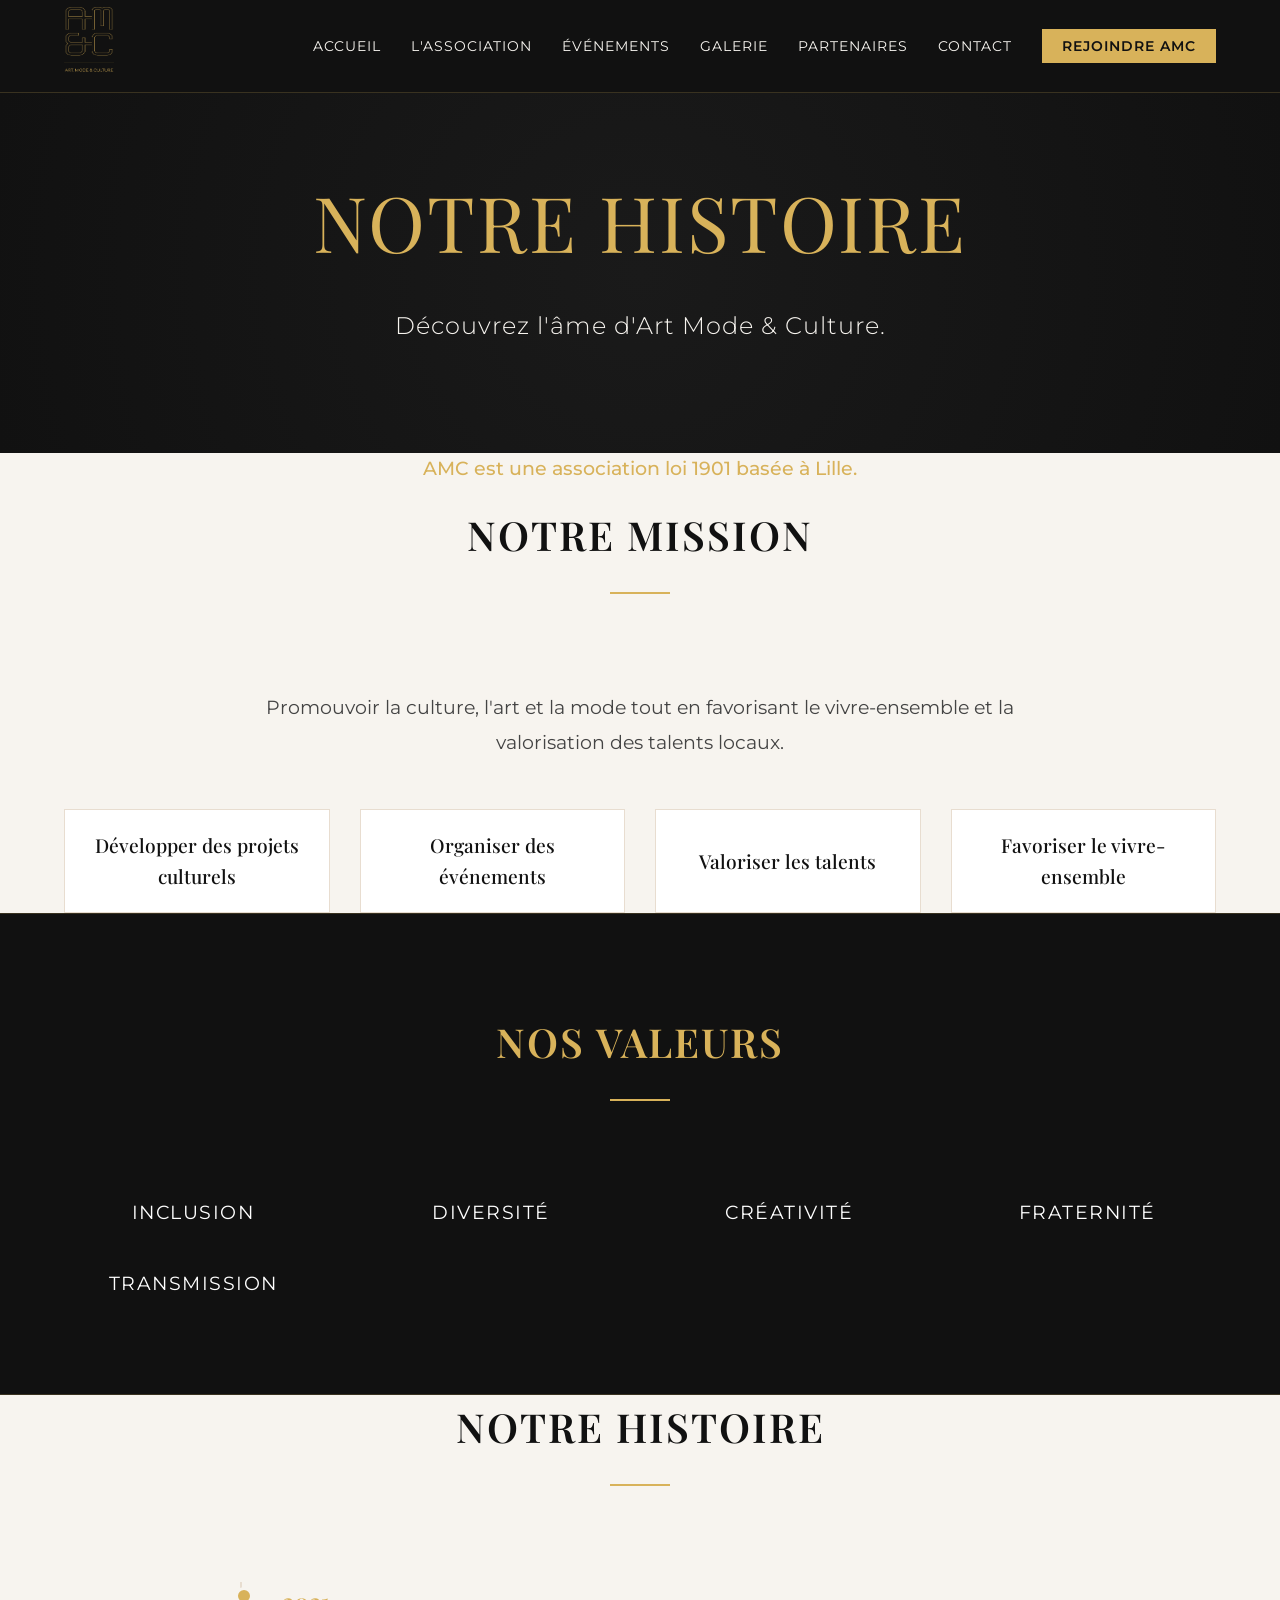
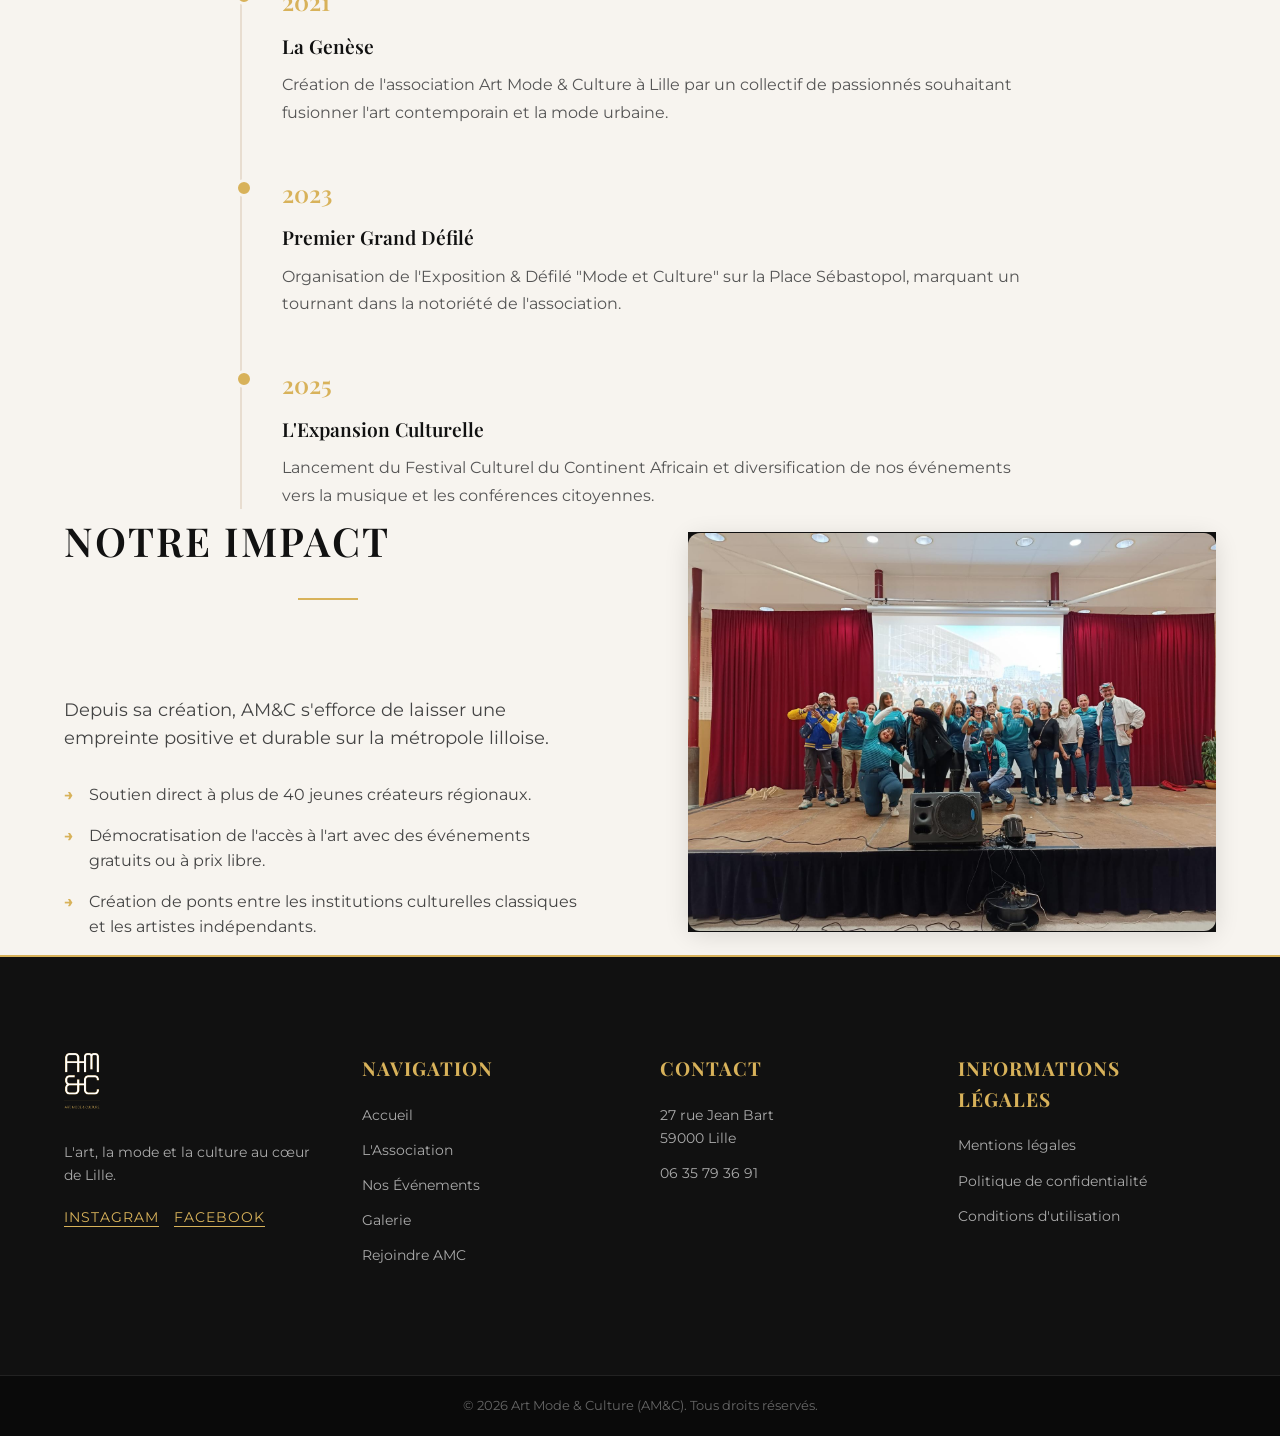
==== association.html @ f005bfc4 "Ajout des pages associations, contact, galerie. Modification de la page index.html, style.css, et ma" ====
<!DOCTYPE html>
<html lang="en">
<head>
    <meta charset="UTF-8">
    <meta name="viewport" content="width=device-width, initial-scale=1.0">
    <title>Art Mode & Culture (AM&C) | Lille</title>
    
    <meta name="description" content="Association culturelle premium à Lille : Art, Mode et Expositions.">
    
    <link rel="preconnect" href="https://fonts.googleapis.com">
    <link rel="preconnect" href="https://fonts.gstatic.com" crossorigin>
    <link href="https://fonts.googleapis.com/css2?family=Montserrat:wght@300;400;500&family=Playfair+Display:wght@400;600&display=swap" rel="stylesheet">
    
    <link rel="stylesheet" href="assets/css/style.css">
</head>
<body>
    <header class="main-header">
        <nav class="navbar">
            <div class="logo">
                <a href="index.html">
                    <img src="assets\images\logos\Logo 1 Contouré.png" alt="Logo AM&C">
                </a>
            </div>
            
            <div class="menu-burger" id="mobile-menu">
                <span class="bar"></span>
                <span class="bar"></span>
                <span class="bar"></span>
            </div>
            <ul class="nav-links">
                <li><a href="index.html">Accueil</a></li>
                <li><a href="association.html">L'Association</a></li>
                <li><a href="evenements.html">Événements</a></li>
                <li><a href="galerie.html">Galerie</a></li>
                <li><a href="partenaires.html">Partenaires</a></li>
                <li><a href="contact.html">Contact</a></li>
                <li><a href="rejoindre.html" class="btn-nav">Rejoindre AMC</a></li>
            </ul>
        </nav>
    </header>
    <main>
        <section class="hero-minimalist" style="min-height: 40vh;">
    <div class="hero-content">
        <h1 class="hero-title">Notre Histoire</h1>
        <p class="hero-subtitle">Découvrez l'âme d'Art Mode & Culture.</p>
    </div>
</section>

<section class="section-padding bg-white">
    <div class="container text-center">
        <p style="font-size: 1.2rem; font-weight: 500; color: var(--couleur-or); margin-bottom: 20px;">
            AMC est une association loi 1901 basée à Lille.
        </p>
        <h2 class="section-title">Notre Mission</h2>
        <p class="presentation-text" style="margin-bottom: 50px;">
            Promouvoir la culture, l'art et la mode tout en favorisant le vivre-ensemble et la valorisation des talents locaux.
        </p>
        
        <div class="univers-grid">
            <div class="univers-card" style="min-height: auto; padding: 20px;">
                <h3>Développer des projets culturels</h3>
            </div>
            <div class="univers-card" style="min-height: auto; padding: 20px;">
                <h3>Organiser des événements</h3>
            </div>
            <div class="univers-card" style="min-height: auto; padding: 20px;">
                <h3>Valoriser les talents</h3>
            </div>
            <div class="univers-card" style="min-height: auto; padding: 20px;">
                <h3>Favoriser le vivre-ensemble</h3>
            </div>
        </div>
    </div>
</section>

<section class="stats-section"> <div class="container text-center">
        <h2 class="section-title" style="color: var(--couleur-or);">Nos Valeurs</h2>
        
        <div class="stats-grid">
            <div class="stat-item">
                <span class="stat-label" style="font-size: 1.2rem; color: var(--couleur-blanc);">Inclusion</span>
            </div>
            <div class="stat-item">
                <span class="stat-label" style="font-size: 1.2rem; color: var(--couleur-blanc);">Diversité</span>
            </div>
            <div class="stat-item">
                <span class="stat-label" style="font-size: 1.2rem; color: var(--couleur-blanc);">Créativité</span>
            </div>
            <div class="stat-item">
                <span class="stat-label" style="font-size: 1.2rem; color: var(--couleur-blanc);">Fraternité</span>
            </div>
            <div class="stat-item">
                <span class="stat-label" style="font-size: 1.2rem; color: var(--couleur-blanc);">Transmission</span>
            </div>
        </div>
    </div>
</section>
<section class="section-padding bg-blanc-casse">
    <div class="container">
        <h2 class="section-title">Notre Histoire</h2>
        
        <div class="history-timeline">
            <div class="timeline-block">
                <div class="timeline-year">2021</div>
                <div class="timeline-content-box">
                    <h3>La Genèse</h3>
                    <p>Création de l'association Art Mode & Culture à Lille par un collectif de passionnés souhaitant fusionner l'art contemporain et la mode urbaine.</p>
                </div>
            </div>
            
            <div class="timeline-block">
                <div class="timeline-year">2023</div>
                <div class="timeline-content-box">
                    <h3>Premier Grand Défilé</h3>
                    <p>Organisation de l'Exposition & Défilé "Mode et Culture" sur la Place Sébastopol, marquant un tournant dans la notoriété de l'association.</p>
                </div>
            </div>
            
            <div class="timeline-block">
                <div class="timeline-year">2025</div>
                <div class="timeline-content-box">
                    <h3>L'Expansion Culturelle</h3>
                    <p>Lancement du Festival Culturel du Continent Africain et diversification de nos événements vers la musique et les conférences citoyennes.</p>
                </div>
            </div>
        </div>
    </div>
</section>

<section class="section-padding bg-white">
    <div class="container">
        <div class="impact-grid">
            <div class="impact-text">
                <h2 class="section-title" style="text-align: left;">Notre Impact</h2>
                <p style="margin-bottom: 20px; font-size: 1.1rem; color: #444;">
                    Depuis sa création, AM&C s'efforce de laisser une empreinte positive et durable sur la métropole lilloise.
                </p>
                <ul class="impact-list">
                    <li>Soutien direct à plus de 40 jeunes créateurs régionaux.</li>
                    <li>Démocratisation de l'accès à l'art avec des événements gratuits ou à prix libre.</li>
                    <li>Création de ponts entre les institutions culturelles classiques et les artistes indépendants.</li>
                </ul>
            </div>
            <div class="impact-image">
                <div style="width: 100%; height: 100%; min-height: 400px; background-color: var(--couleur-noir); display: flex; align-items: center; justify-content: center; color: var(--couleur-or);">
                    <img src="assets\images\img\483523973_618967664334314_205642026269094930_n.jpg" alt="Photo de groupe de l'association" style="max-width: 100%; max-height: 100%; object-fit: cover; border-radius: 12px; box-shadow: 0 4px 24px rgba(0,0,0,0.12);">
                </div>
            </div>
        </div>
    </div>
</section>
</main>
    <footer class="main-footer">
    <div class="container">
        <div class="footer-grid">
            
            <div class="footer-col">
                <img src="assets\images\logos\Logo 2 Blanc contour.png" alt="Logo AMC Blanc" class="footer-logo">
                <p class="footer-desc">L'art, la mode et la culture au cœur de Lille.</p>
                <div class="social-links">
                    <a href="https://www.instagram.com/artmodeetculture/">Instagram</a>
                    <a href="https://www.facebook.com/artmodeetculture">Facebook</a>
                </div>
            </div>

            <div class="footer-col">
                <h4>Navigation</h4>
                <ul class="footer-links">
                    <li><a href="index.html">Accueil</a></li>
                    <li><a href="association.html">L'Association</a></li>
                    <li><a href="evenements.html">Nos Événements</a></li>
                    <li><a href="galerie.html">Galerie</a></li>
                    <li><a href="rejoindre.html">Rejoindre AMC</a></li>
                </ul>
            </div>

            <div class="footer-col">
                <h4>Contact</h4>
                <ul class="footer-contact">
                    <li>27 rue Jean Bart<br>59000 Lille</li>
                    <li>06 35 79 36 91</li>
                </ul>
            </div>

            <div class="footer-col">
                <h4>Informations Légales</h4>
                <ul class="footer-links">
                    <li><a href="mentions-legales.html">Mentions légales</a></li>
                    <li><a href="confidentialite.html">Politique de confidentialité</a></li>
                    <li><a href="cgu.html">Conditions d'utilisation</a></li>
                </ul>
            </div>

        </div>
    </div>

    <div class="footer-bottom">
        <div class="container text-center">
            <p>&copy; 2026 Art Mode & Culture (AM&C). Tous droits réservés.</p>
        </div>
    </div>
</footer>
    <script src="assets/js/main.js"></script>
    </body>
</html>
---- assets/css/style.css ----
/* ==========================================
   VARIABLES GLOBALES (La Charte Graphique)
   ========================================== */
:root {
    /* Couleurs Officielles AM&C */
    --couleur-or: #D8B25A;       
    --couleur-noir: #111111;     
    --couleur-blanc: #FFFFFF;
    --couleur-blanc-casse: #F7F4EF;
    
    /* Typographies */
    --font-titre: 'Playfair Display', serif;
    --font-texte: 'Montserrat', sans-serif; 
    
    /* ESPACEMENTS PREMIUM (Modifiés pour plus d'air) */
    --spacing-sm: 1.5rem; /* 24px - Pour les petits espaces (ex: entre un titre et un paragraphe) */
    --spacing-md: 3rem;   /* 48px - Pour les marges intérieures des cartes */
    --spacing-lg: 6rem;   /* 96px - Espacement massif entre les grandes sections */
}

/* ==========================================
   RESET DE BASE (Pour éviter les bugs entre navigateurs)
   ========================================== */
* {
    margin: 0;
    padding: 0;
    box-sizing: border-box;
}

body {
    font-family: var(--font-texte);
    color: var(--couleur-noir);
    background-color: var(--couleur-blanc-casse);
    line-height: 1.6;
}

h1, h2, h3 {
    font-family: var(--font-titre);
    font-weight: 600;
}

a {
    text-decoration: none;
    color: inherit;
}

/* ==========================================
   CLASSES UTILITAIRES (Pour tout le groupe)
   ========================================== */
.container {
    width: 90%;
    max-width: 1200px;
    margin: 0 auto;
}

/* Les boutons standardisés */
.btn-primary {
    background-color: var(--couleur-or);
    color: var(--couleur-noir);
    padding: 10px 24px;
    border: none;
    cursor: pointer;
    text-transform: uppercase;
    letter-spacing: 1px;
    transition: background-color 0.3s ease;
}

.btn-primary:hover {
    background-color: var(--couleur-noir);
    color: var(--couleur-or);
}

/* ==========================================
   HEADER & NAVIGATION (La barre du haut)
   ========================================== */
.main-header {
    background-color: var(--couleur-noir);
    padding: 7px 0;
    /* Ces deux lignes permettent au menu de rester accroché en haut quand on défile */
    position: sticky;
    top: 0;
    z-index: 1000;
    border-bottom: 1px solid rgba(216, 178, 90, 0.2); /* Ligne dorée très fine en dessous */
}

.navbar {
    display: flex;
    justify-content: space-between; /* Pousse le logo à gauche et le menu à droite */
    align-items: center; /* Centre verticalement */
    width: 90%;
    max-width: 1200px;
    margin: 0 auto;
}

/* Taille du logo */
.logo img {
    height: 70px;
    width: 50px;
}

/* La liste de liens */
.nav-links {
    list-style: none; /* Enlève les points de la liste */
    display: flex; /* Aligne les liens horizontalement */
    align-items: center;
    gap: 30px; /* Espace entre chaque lien */
}

/* Le style du texte des liens */
.nav-links a {
    color: var(--couleur-blanc-casse);
    font-size: 0.9rem;
    text-transform: uppercase;
    letter-spacing: 1px;
    transition: color 0.3s ease;
}

/* Effet au survol de la souris */
.nav-links a:hover {
    color: var(--couleur-or);
}

/* Le bouton spécifique "Rejoindre AMC" dans le menu */
.nav-links .btn-nav {
    background-color: var(--couleur-or);
    color: var(--couleur-noir);
    padding: 8px 20px;
    font-weight: 600;
}

.nav-links .btn-nav:hover {
    background-color: var(--couleur-blanc-casse);
    color: var(--couleur-noir);
}

/* ==========================================
   HERO SECTION (Noir & Or Minimaliste)
   ========================================== */
.hero-minimalist {
    position: relative;
    background: radial-gradient(circle at center, #1a1a1a 0%, var(--couleur-noir) 100%);
    color: var(--couleur-or);
    min-height: 85vh;
    display: flex;
    flex-direction: column;
    justify-content: center;
    align-items: center;
    text-align: center;
    padding: var(--spacing-md);
    overflow: hidden;
}

/* Vidéo de fond pour le hero */
.hero-bg-video {
    position: absolute;
    top: 0;
    left: 0;
    width: 100%;
    height: 100%;
    object-fit: cover;
    z-index: 0;
    opacity: 0.45;
    pointer-events: none;
}

.hero-content {
    position: relative;
    z-index: 1;
}

.hero-title {
    /* clamp(min, idéal, max) : Typographie fluide et responsive */
    font-size: clamp(2.5rem, 6vw, 5rem); 
    letter-spacing: 2px;
    margin-bottom: 1.5rem; /* Plus d'espace sous le titre */
    text-transform: uppercase;
    font-weight: 400; /* Un texte fin est souvent plus élégant qu'un gras massif */
}

.hero-subtitle {
    font-family: var(--font-texte);
    font-size: clamp(1rem, 2vw, 1.5rem);
    color: var(--couleur-blanc-casse); /* Blanc cassé pour adoucir le contraste et faciliter la lecture */
    margin-bottom: 2.5rem; /* Plus d'espace sous le sous-titre */
    font-weight: 300;
    letter-spacing: 1px;
}

/* Conteneur des boutons */
.hero-actions {
    display: flex;
    gap: 32px; /* Plus d'espace entre les boutons */
    margin-top: 2.5rem; /* Ajoute de l'espace au-dessus des boutons */
    margin-bottom: 2.5rem; /* Ajoute de l'espace en dessous des boutons */
    justify-content: center;
    flex-wrap: wrap; /* Permet aux boutons de passer à la ligne sur smartphone */
}

/* Bouton secondaire transparent avec bordure dorée (Outline) */
.btn-outline-gold {
    background-color: transparent;
    color: var(--couleur-or);
    padding: 10px 24px;
    border: 1px solid var(--couleur-or);
    cursor: pointer;
    text-transform: uppercase;
    letter-spacing: 1px;
    transition: all 0.3s ease;
}

.btn-outline-gold:hover {
    background-color: var(--couleur-or);
    color: var(--couleur-noir);
}

/* ==========================================
   SECTION UNIVERS (Contraste Clair)
   ========================================== */
.univers-section {
    background-color: var(--couleur-blanc-casse);
    color: var(--couleur-noir);
    padding: var(--spacing-lg) 0; /* Un grand espacement pour respirer */
}

/* Style commun pour les titres de section */
.section-title {
    text-align: center;
    font-size: 2.5rem;
    margin-bottom: var(--spacing-lg);
    text-transform: uppercase;
    letter-spacing: 2px;
}

/* Le petit détail chic : la ligne dorée sous le titre */
.section-title::after {
    content: '';
    display: block;
    width: 60px;
    height: 2px;
    background-color: var(--couleur-or);
    margin: 25px auto 0; /* Augmenté de 15px à 25px pour détacher la ligne du texte */
}

/* Les cartes de la section Univers */
.univers-card {
    background-color: var(--couleur-blanc);
    border: 1px solid #E8DDD0;
    padding: var(--spacing-md); /* Va maintenant utiliser les 48px définis plus haut */
    text-align: center;
    min-height: 180px; /* Légèrement agrandi pour compenser le nouveau padding */
    display: flex;
    align-items: center;
    justify-content: center;
    transition: all 0.4s ease;
    cursor: pointer;
}

/* L'intérieur des cartes Événements */
.event-content {
    padding: 35px 25px; /* On ajoute plus d'air au-dessus et en dessous du texte */
}

/* La Grille CSS intelligente */
.univers-grid {
    display: grid;
    /* auto-fit : place autant de cartes que possible par ligne sans les écraser */
    grid-template-columns: repeat(auto-fit, minmax(220px, 1fr));
    gap: 30px;
}

.univers-card h3 {
    font-size: 1.2rem;
    font-weight: 500;
}

/* L'effet "Hover premium" demandé au survol */
.univers-card:hover {
    transform: translateY(-8px); /* La carte se soulève légèrement */
    box-shadow: 0 15px 30px rgba(17, 17, 17, 0.08); /* Ombre douce */
    border-color: var(--couleur-or); /* La bordure devient dorée */
    color: var(--couleur-or);
}

/* ==========================================
   SECTION PRÉSENTATION (Fond Blanc)
   ========================================== */
.presentation-section {
    background-color: var(--couleur-blanc);
    padding: var(--spacing-lg) 0;
}

.text-center {
    text-align: center;
}

.presentation-text {
    font-size: 1.2rem;
    max-width: 800px;
    margin: 0 auto;
    color: #444; /* Un gris très foncé, plus doux à lire que le noir pur sur fond blanc */
    line-height: 1.8;
}

/* ==========================================
   SECTION CHIFFRES CLÉS (Fond Noir, Texte Or)
   ========================================== */
.stats-section {
    background-color: var(--couleur-noir);
    padding: var(--spacing-lg) 0;
    border-top: 1px solid rgba(216, 178, 90, 0.2);
    border-bottom: 1px solid rgba(216, 178, 90, 0.2);
}

.stats-grid {
    display: grid;
    /* Crée automatiquement les colonnes selon la place disponible */
    grid-template-columns: repeat(auto-fit, minmax(200px, 1fr));
    gap: 40px;
    text-align: center;
}

.stat-item {
    display: flex;
    flex-direction: column;
    align-items: center;
}

/* Le style des gros chiffres */
.stat-number {
    font-family: var(--font-titre);
    font-size: 3.5rem;
    color: var(--couleur-or);
    font-weight: 600;
    margin-bottom: 10px;
    line-height: 1;
}

/* Le texte sous les chiffres */
.stat-label {
    font-size: 0.9rem;
    text-transform: uppercase;
    letter-spacing: 1.5px;
    color: var(--couleur-blanc-casse);
}
/* ==========================================
   SECTION ÉVÉNEMENTS (Cartes Premium)
   ========================================== */
.events-section {
    background-color: var(--couleur-blanc-casse);
    padding: var(--spacing-lg) 0;
}

.events-grid {
    display: grid;
    grid-template-columns: repeat(auto-fit, minmax(300px, 1fr));
    gap: 30px;
}

/* Structure de la carte */
.event-card {
    background-color: var(--couleur-blanc);
    border: 1px solid #E8DDD0;
    overflow: hidden; /* Empêche l'image de dépasser quand elle zoome */
    transition: transform 0.3s ease, box-shadow 0.3s ease;
}

.event-card:hover {
    transform: translateY(-5px);
    box-shadow: 0 10px 20px rgba(0,0,0,0.05);
}

/* Gestion de l'image et de son animation */
.event-image {
    position: relative;
    overflow: hidden;
}

/* Simule l'image qui zoome au survol de la carte entière */
.event-card:hover .event-image div {
    transform: scale(1.05);
    transition: transform 0.5s ease;
}

/* La pastille de date posée sur l'image */
.event-date {
    position: absolute;
    bottom: 0;
    left: 0;
    background-color: var(--couleur-or);
    color: var(--couleur-noir);
    padding: 8px 15px;
    font-weight: 600;
    font-size: 0.9rem;
    text-transform: uppercase;
}

/* Le contenu texte sous l'image */
.event-content {
    padding: 25px;
}

.event-tag {
    font-size: 0.8rem;
    color: #666;
    text-transform: uppercase;
    letter-spacing: 1px;
}

.event-title {
    font-size: 1.3rem;
    margin: 10px 0;
    line-height: 1.4;
}

.event-location {
    font-size: 0.9rem;
    color: #444;
    margin-bottom: 20px;
}

/* Le lien en bas de carte */
.event-link {
    display: inline-flex;
    align-items: center;
    color: var(--couleur-noir);
    font-weight: 600;
    font-size: 0.9rem;
    text-transform: uppercase;
    transition: color 0.3s;
}

.event-link span {
    margin-left: 8px;
    transition: transform 0.3s;
}

.event-link:hover {
    color: var(--couleur-or);
}

.event-link:hover span {
    transform: translateX(5px); /* La flèche avance au survol */
}




/* ==========================================
   PIED DE PAGE (FOOTER)
   ========================================== */
.main-footer {
    background-color: var(--couleur-noir);
    color: var(--couleur-blanc-casse);
    padding-top: var(--spacing-lg);
    border-top: 2px solid var(--couleur-or); /* Petite ligne dorée pour séparer du contenu */
}

.footer-grid {
    display: grid;
    grid-template-columns: repeat(auto-fit, minmax(200px, 1fr));
    gap: 40px;
    margin-bottom: var(--spacing-lg);
}

.footer-logo {
    height: 60px;
    margin-bottom: 20px;
}

.footer-desc {
    font-size: 0.9rem;
    color: #aaa;
    margin-bottom: 20px;
}

/* Titres des colonnes */
.footer-col h4 {
    color: var(--couleur-or);
    font-family: var(--font-titre);
    font-size: 1.2rem;
    margin-bottom: 20px;
    text-transform: uppercase;
    letter-spacing: 1px;
}

/* Listes de liens et contact */
.footer-links, .footer-contact {
    list-style: none;
}

.footer-links li, .footer-contact li {
    margin-bottom: 12px;
    font-size: 0.9rem;
    color: #aaa;
}

.footer-links a {
    transition: color 0.3s ease;
}

.footer-links a:hover {
    color: var(--couleur-or);
}

/* Réseaux sociaux (texte pour l'instant, on pourra remplacer par des icônes SVG plus tard) */
.social-links {
    display: flex;
    gap: 15px;
}

.social-links a {
    font-size: 0.85rem;
    text-transform: uppercase;
    letter-spacing: 1px;
    color: var(--couleur-or);
    text-decoration: underline;
    text-underline-offset: 4px;
}

.social-links a:hover {
    color: var(--couleur-blanc);
}

/* La barre de copyright tout en bas */
.footer-bottom {
    background-color: #0a0a0a; /* Un noir encore plus profond que le reste du footer */
    padding: 20px 0;
    font-size: 0.8rem;
    color: #666;
    border-top: 1px solid #222;
}



/* ==========================================
   RÈGLES RESPONSIVE (MOBILES & TABLETTES)
   ========================================== */
@media screen and (max-width: 768px) {
    /* 1. On divise les marges par deux pour les petits écrans */
    :root {
        --spacing-lg: 3rem; /* L'espace entre les sections passe de 96px à 48px */
        --spacing-md: 1.5rem; /* Le padding des cartes passe de 48px à 24px */
    }

    /* Suite de tes règles pour le menu burger, etc... */
    /* 2. On réduit légèrement la taille des événements pour qu'ils rentrent bien */
    .events-grid {
        grid-template-columns: 1fr; /* 1 seule carte par ligne sur mobile */
    }

    /* 3. On centre les boutons du Hero si ce n'est pas parfait */
    .hero-actions {
        flex-direction: column;
        width: 100%;
        padding: 0 20px;
    }
    
    .hero-actions a {
        width: 100%; /* Les boutons prennent toute la largeur sur mobile */
    }
    /* On affiche le bouton burger */
    .menu-burger {
        display: flex;
        flex-direction: column;
        gap: 5px;
        cursor: pointer;
    }

    .menu-burger .bar {
        width: 25px;
        height: 2px;
        background-color: var(--couleur-or); /* Les barres en doré premium */
        transition: all 0.3s ease;
    }

    /* On cache le menu classique et on le prépare en version "tiroir" vertical */
    .nav-links {
        display: none; /* Caché par défaut */
        flex-direction: column;
        width: 100%;
        position: absolute;
        top: 100%; /* Juste en dessous du header */
        left: 0;
        background-color: var(--couleur-noir);
        padding: 20px 0;
        border-bottom: 1px solid var(--couleur-or);
    }

    /* La classe qui sera ajoutée par le JavaScript pour afficher le menu */
    .nav-links.active {
        display: flex;
    }

    /* On centre les liens pour le style */
    .nav-links li {
        width: 100%;
        text-align: center;
        margin-bottom: 15px;
    }
    /* Sur tablette et mobile large : 2 colonnes */
    .masonry-gallery {
        column-count: 2;
    }
}
/* ==========================================
   GALERIE TYPE PINTEREST (Masonry)
   ========================================== */
.masonry-gallery {
    /* La magie opère ici : on divise en 3 colonnes comme un journal */
    column-count: 3;
    column-gap: 20px;
}

.masonry-item {
    /* Évite qu'une image soit coupée en deux entre deux colonnes */
    break-inside: avoid; 
    margin-bottom: 20px;
    overflow: hidden;
    position: relative;
    cursor: pointer;
}

.masonry-item img {
    width: 100%;
    display: block; /* Supprime le petit espace invisible sous les images */
    transition: transform 0.5s ease;
}

/* L'effet "Hover premium" demandé [cite: 219] */
.masonry-item:hover img {
    transform: scale(1.08);
    
}

/* ==========================================
   TÉMOIGNAGES
   ========================================== */
.testimonials-grid {
    display: grid;
    grid-template-columns: repeat(auto-fit, minmax(280px, 1fr));
    gap: 30px;
}

.testimonial-card {
    background-color: var(--couleur-blanc);
    padding: 30px;
    border-left: 3px solid var(--couleur-or); /* Petite ligne dorée à gauche très chic */
    box-shadow: 0 5px 15px rgba(0,0,0,0.03);
}

.quote {
    font-family: var(--font-titre); /* On utilise Playfair pour les citations, ça donne un côté magazine */
    font-style: italic;
    font-size: 1.1rem;
    color: #444;
    margin-bottom: 20px;
    line-height: 1.7;
}

.author {
    font-size: 0.85rem;
    text-transform: uppercase;
    letter-spacing: 1px;
    color: var(--couleur-or);
}

@media screen and (max-width: 480px) {
    /* Sur petit mobile : 1 seule colonne */
    .masonry-gallery {
        column-count: 1;
    }
}
/* ==========================================
   PAGE ASSOCIATION : TIMELINE (Historique)
   ========================================== */
.history-timeline {
    max-width: 800px;
    margin: 0 auto;
    position: relative;
    padding-left: 40px; /* Espace pour la ligne verticale */
    border-left: 2px solid #E8DDD0; /* La ligne verticale beige */
}

.timeline-block {
    position: relative;
    margin-bottom: var(--spacing-md);
}

.timeline-block:last-child {
    margin-bottom: 0;
}

/* Le point doré sur la ligne */
.timeline-block::before {
    content: '';
    position: absolute;
    left: -47px; /* On recule le point pour le centrer sur la bordure gauche */
    top: 5px;
    width: 12px;
    height: 12px;
    background-color: var(--couleur-or);
    border-radius: 50%;
    border: 3px solid var(--couleur-blanc-casse);
}

.timeline-year {
    font-family: var(--font-titre);
    font-size: 1.5rem;
    color: var(--couleur-or);
    font-weight: 600;
    margin-bottom: 10px;
}

.timeline-content-box h3 {
    font-size: 1.2rem;
    margin-bottom: 10px;
    color: var(--couleur-noir);
}

.timeline-content-box p {
    color: #555;
    line-height: 1.7;
}

/* ==========================================
   PAGE ASSOCIATION : IMPACT
   ========================================== */
.impact-grid {
    display: grid;
    grid-template-columns: 1fr 1fr; /* 2 colonnes égales sur grand écran */
    gap: var(--spacing-lg);
    align-items: center; /* Centre verticalement le texte par rapport à l'image */
}

.impact-list {
    list-style: none;
    margin-top: 30px;
}

.impact-list li {
    position: relative;
    padding-left: 25px;
    margin-bottom: 15px;
    color: #444;
}

/* Flèche dorée stylisée pour les puces de la liste */
.impact-list li::before {
    content: '→';
    position: absolute;
    left: 0;
    color: var(--couleur-or);
    font-weight: bold;
}

/* Responsive pour la section Impact */
@media screen and (max-width: 768px) {
    .impact-grid {
        grid-template-columns: 1fr; /* Passe sur 1 seule colonne sur mobile */
    }
    
    .impact-image {
        order: -1; /* Fait passer l'image au-dessus du texte sur mobile */
    }
}
/* ==========================================
   PAGE GALERIE : FILTRES
   ========================================== */
.gallery-filters {
    display: flex;
    justify-content: center;
    flex-wrap: wrap;
    gap: 15px;
    margin-bottom: var(--spacing-lg);
}

.filter-btn {
    background-color: transparent;
    border: 1px solid var(--couleur-or);
    color: var(--couleur-noir);
    padding: 8px 20px;
    cursor: pointer;
    text-transform: uppercase;
    font-size: 0.85rem;
    letter-spacing: 1px;
    transition: all 0.3s ease;
}

.filter-btn:hover, .filter-btn.active {
    background-color: var(--couleur-or);
    color: var(--couleur-noir);
    font-weight: 600;
}

/* ==========================================
   PAGE GALERIE : LIGHTBOX 
   ========================================== */
.lightbox-container {
    display: none; /* Caché par défaut */
    position: fixed;
    z-index: 9999; /* Toujours au-dessus de tout, même du menu */
    left: 0;
    top: 0;
    width: 100%;
    height: 100%;
    background-color: rgba(17, 17, 17, 0.95); /* Noir AM&C très opaque */
    align-items: center;
    justify-content: center;
}

/* La classe ajoutée par JS pour afficher la Lightbox */
.lightbox-container.active {
    display: flex;
}

.lightbox-image {
    max-width: 90%;
    max-height: 90vh; /* 90% de la hauteur de l'écran */
    box-shadow: 0 0 30px rgba(0,0,0,0.5);
    animation: zoomIn 0.4s ease; /* Effet de zoom élégant à l'ouverture */
}

.lightbox-close {
    position: absolute;
    top: 20px;
    right: 40px;
    color: var(--couleur-or);
    font-size: 50px;
    font-weight: 300;
    cursor: pointer;
    transition: color 0.3s;
}

.lightbox-close:hover {
    color: var(--couleur-blanc);
}

@keyframes zoomIn {
    from { transform: scale(0.9); opacity: 0; }
    to { transform: scale(1); opacity: 1; }
}

/* ==========================================
   ANIMATION : FADE-UP DE LA GALERIE
   ========================================== */

/* 1. Définition de l'animation Keyframes */
@keyframes fadeUpItem {
    from {
        opacity: 0;
        transform: translateY(30px); /* L'image commence 30px plus bas */
    }
    to {
        opacity: 1;
        transform: translateY(0); /* L'image arrive à sa place */
    }
}

/* 2. On applique l'état initial (caché) et l'animation sur chaque item */
.masonry-item {
    opacity: 0; /* Caché au chargement */
    animation-name: fadeUpItem;
    animation-duration: 0.7s; /* Durée de l'apparition */
    animation-timing-function: ease-out; /* Effet de décélération fluide */
    animation-fill-mode: forwards; /* Reste visible à la fin de l'animation */
}

/* 3. Le secret : Le décalage (Staggering) */
/* On ajoute manuellement un délai croissant pour les 6 premières images visibles au chargement */
.masonry-item:nth-child(1) { animation-delay: 0.1s; }
.masonry-item:nth-child(2) { animation-delay: 0.2s; }
.masonry-item:nth-child(3) { animation-delay: 0.3s; }
.masonry-item:nth-child(4) { animation-delay: 0.4s; }
.masonry-item:nth-child(5) { animation-delay: 0.5s; }
.masonry-item:nth-child(6) { animation-delay: 0.6s; }

/* Les images suivantes n'ont pas de délai pour ne pas alourdir la page si l'on scrolle vite */

/* ==========================================
   PAGE CONTACT : AGENCEMENT
   ========================================== */
.contact-wrapper {
    display: grid;
    grid-template-columns: 1.2fr 1fr; /* Asymétrie premium */
    gap: var(--spacing-lg);
    align-items: start;
}

.contact-info-block {
    margin-bottom: var(--spacing-md);
}

.contact-info-block h2 {
    font-size: 2rem;
    color: var(--couleur-noir);
    margin-bottom: 15px;
    text-transform: uppercase;
    letter-spacing: 1px;
}

.contact-address, .contact-phones {
    font-size: 1.1rem;
    color: #555;
    line-height: 1.6;
    margin-bottom: 10px;
}

/* ==========================================
   FORMULAIRE PREMIUM
   ========================================== */
.premium-form {
    background-color: var(--couleur-blanc);
    padding: var(--spacing-md);
    border: 1px solid #E8DDD0;
}

.form-group {
    display: flex;
    flex-direction: column;
    margin-bottom: 25px;
}

.form-row {
    display: grid;
    grid-template-columns: 1fr 1fr;
    gap: 20px;
}

.premium-form label {
    font-size: 0.8rem;
    text-transform: uppercase;
    letter-spacing: 1.5px;
    color: var(--couleur-or);
    margin-bottom: 8px;
    font-weight: 500;
}

/* Style épuré et minimaliste pour les entrées de texte */
.premium-form input[type="text"],
.premium-form input[type="email"],
.premium-form input[type="tel"],
.premium-form textarea {
    font-family: var(--font-texte);
    padding: 12px;
    font-size: 0.95rem;
    border: 1px solid #E8DDD0;
    background-color: var(--couleur-blanc-casse);
    color: var(--couleur-noir);
    transition: all 0.3s ease;
}

.premium-form input:focus,
.premium-form textarea:focus {
    outline: none;
    border-color: var(--couleur-or);
    background-color: var(--couleur-blanc);
    box-shadow: 0 4px 12px rgba(216, 178, 90, 0.05);
}

/* ==========================================
   BLOC CARTE GOOGLE MAPS & ÉDITORIAL [cite: 296-297]
   ========================================== */
.contact-map-container {
    display: flex;
    flex-direction: column;
    gap: 30px;
    height: 100%;
}

.map-box {
    width: 100%;
    height: 400px; /* Fixe la hauteur de la carte [cite: 296-297] */
    border: 1px solid #E8DDD0;
    filter: grayscale(1); /* Effet noir et blanc chic pour correspondre à la charte, redevient en couleur au survol */
    transition: filter 0.5s ease;
}

.map-box:hover {
    filter: grayscale(0);
}

.contact-editorial-box {
    background-color: var(--couleur-noir);
    color: var(--couleur-blanc-casse);
    padding: 35px;
    border-left: 3px solid var(--couleur-or);
}

.contact-editorial-box h3 {
    color: var(--couleur-or);
    font-size: 1.3rem;
    margin-bottom: 15px;
    text-transform: uppercase;
}

.contact-editorial-box p {
    font-size: 0.95rem;
    color: #bbb;
    line-height: 1.6;
}

/* ==========================================
   RESPONSIVE CONTACT
   ========================================== */
@media screen and (max-width: 992px) {
    .contact-wrapper {
        grid-template-columns: 1fr; /* Tout passe sur une seule colonne sur tablette/mobile */
        gap: var(--spacing-md);
    }
    
    .form-row {
        grid-template-columns: 1fr; /* Les champs email et téléphone s'empilent */
        gap: 0;
    }
}
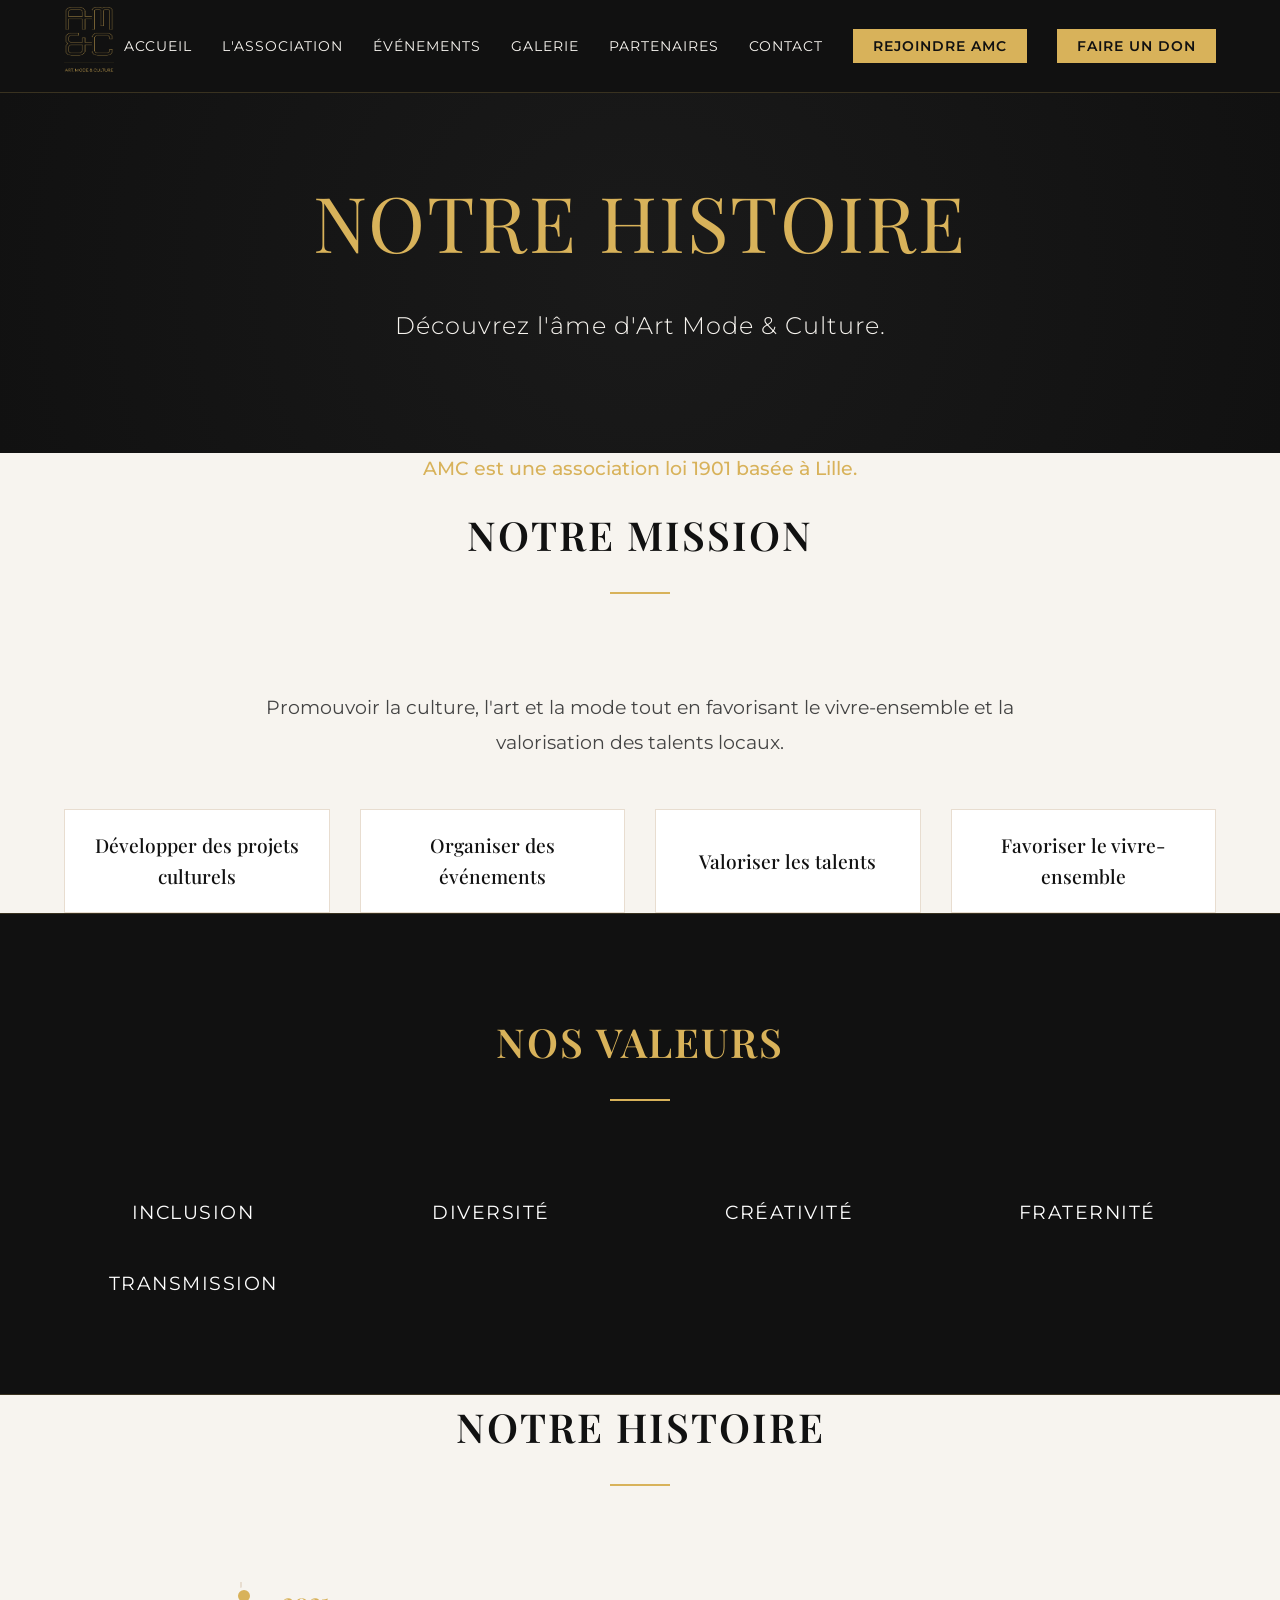
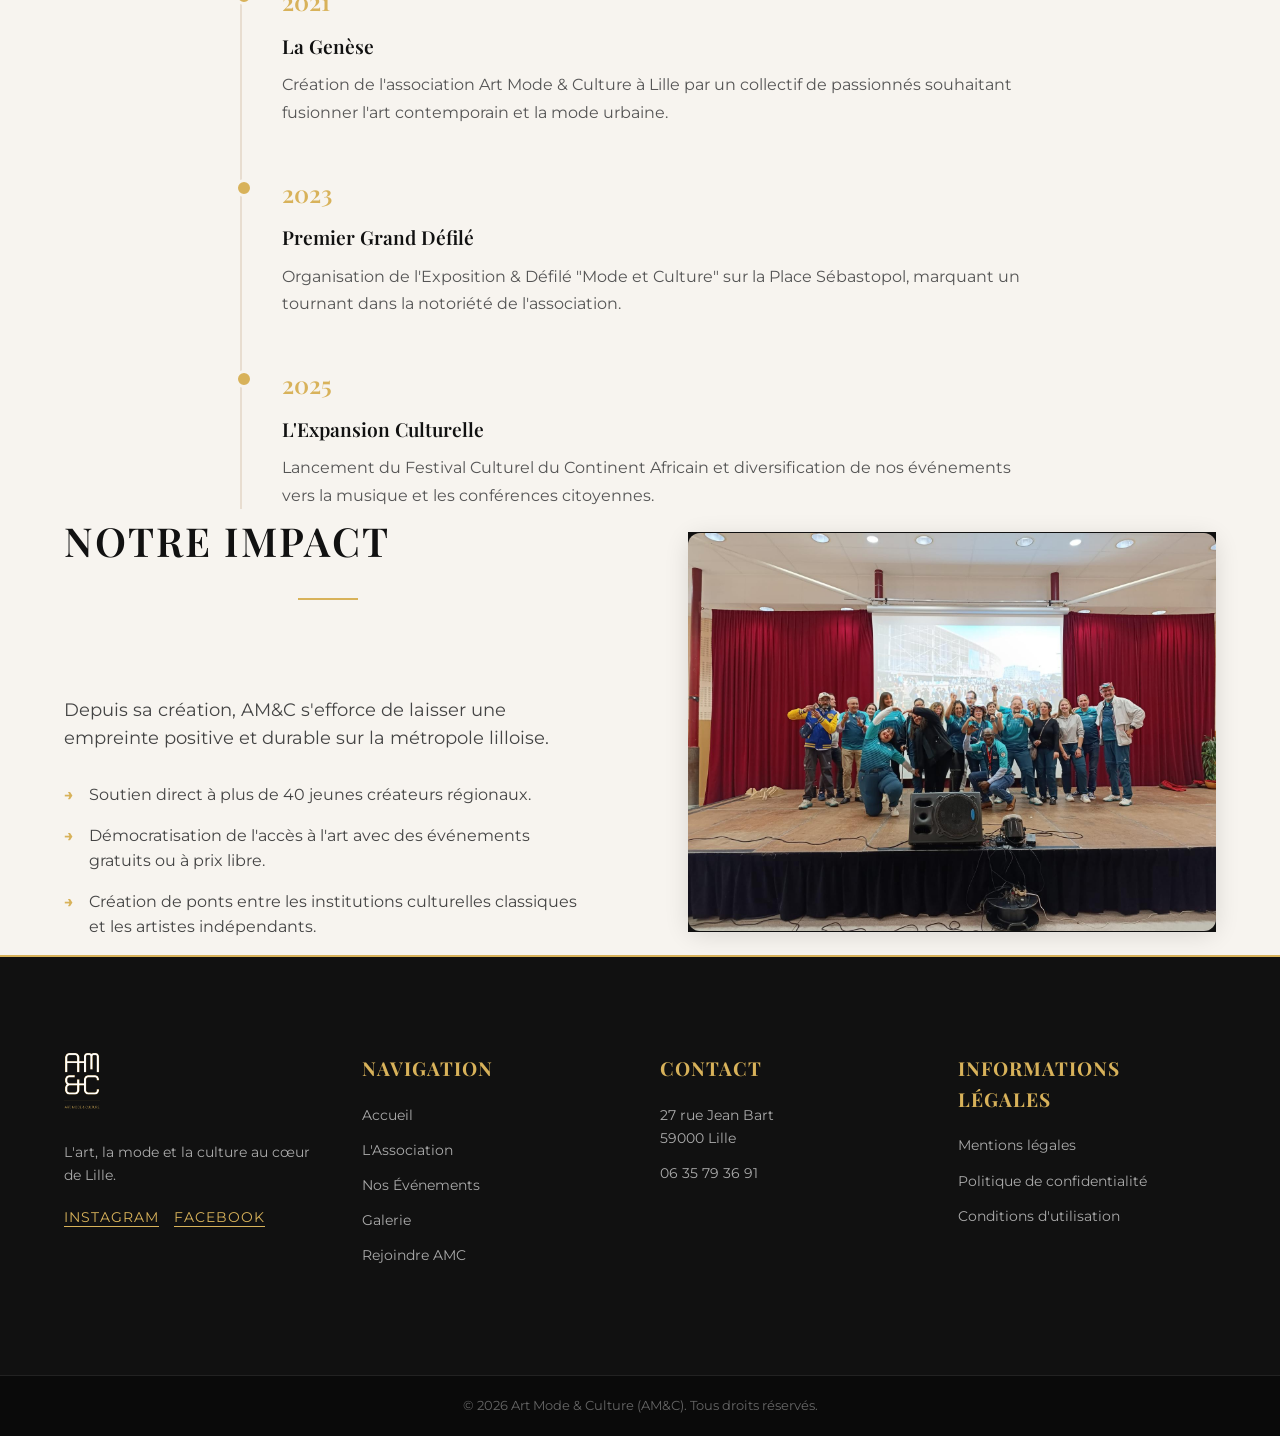
==== commit 16c18a14: "ajout récents" ====
--- a/association.html
+++ b/association.html
@@ -35,6 +35,7 @@
                 <li><a href="partenaires.html">Partenaires</a></li>
                 <li><a href="contact.html">Contact</a></li>
                 <li><a href="rejoindre.html" class="btn-nav">Rejoindre AMC</a></li>
+                <li><a href="don.html" class="btn-nav">Faire un don</a></li>
             </ul>
         </nav>
     </header>
--- a/assets/css/style.css
+++ b/assets/css/style.css
@@ -1012,4 +1012,36 @@
         grid-template-columns: 1fr; /* Les champs email et téléphone s'empilent */
         gap: 0;
     }
-}+}
+.don-radio {
+    display: inline-block;
+    margin: 0 5px;
+    cursor: pointer;
+}
+.don-radio input[type="radio"] {
+    display: none;
+}
+.don-btn {
+    display: inline-block;
+    background: var(--couleur-or);
+    color: var(--couleur-noir);
+    padding: 12px 28px;
+    border-radius: 30px;
+    font-weight: 600;
+    font-size: 1.1rem;
+    border: 2px solid var(--couleur-or);
+    transition: all 0.2s;
+}
+.don-radio input[type="radio"]:checked + .don-btn {
+    background: var(--couleur-noir);
+    color: var(--couleur-or);
+    border-color: var(--couleur-or);
+}
+#montant-libre {
+padding: 10px 18px;
+border-radius: 25px;
+border: 1px solid #e8ddd0;
+font-size: 1.1rem;
+width: 100%;
+margin-top: 10px;
+}
